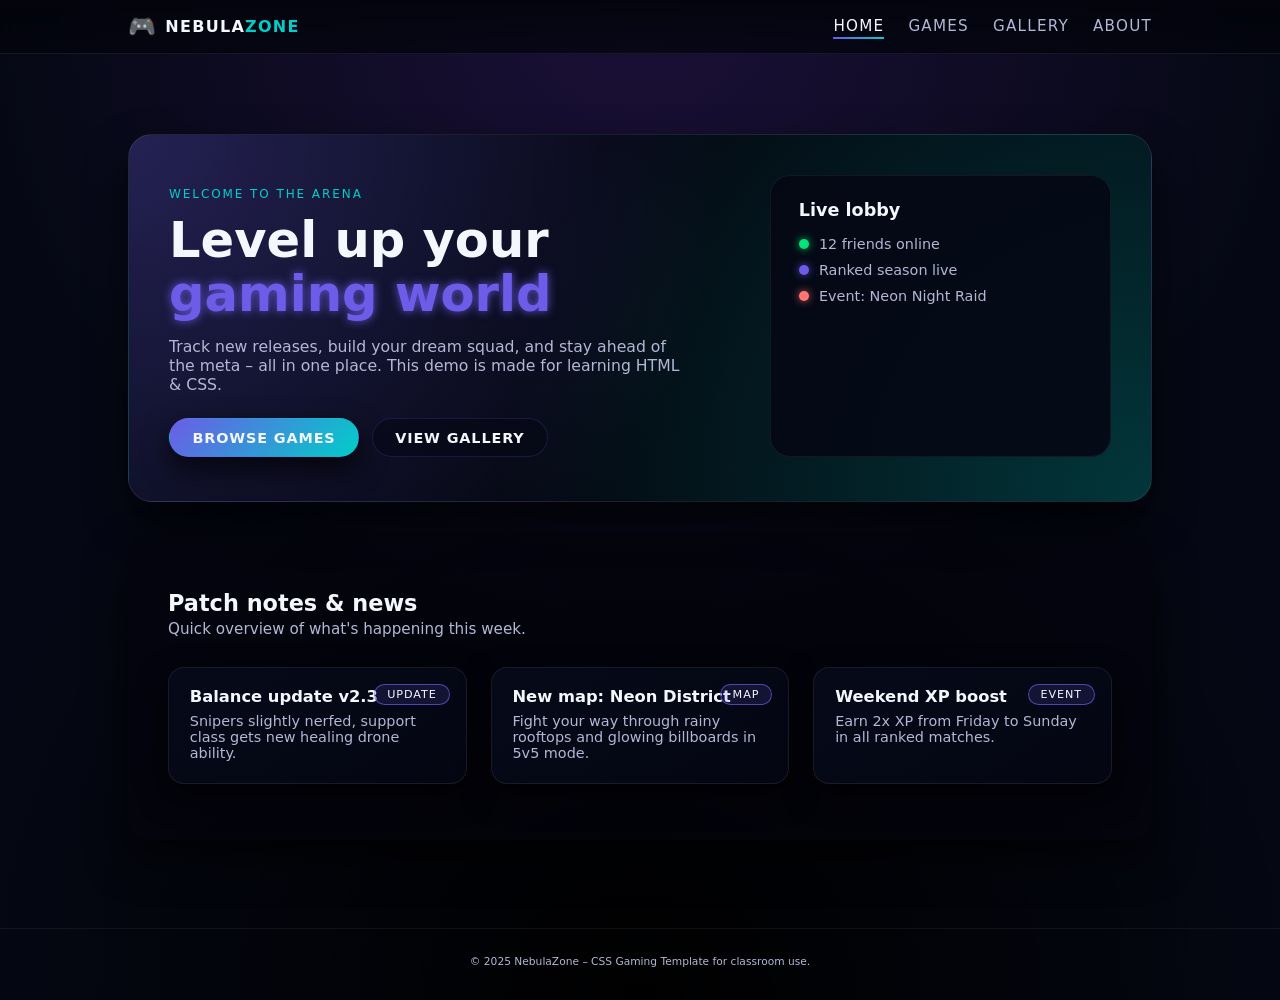
==== index.html @ 4ed1145b "Add files via upload" ====
<!DOCTYPE html>
<html lang="en">
<head>
  <meta charset="UTF-8" />
  <title>Nebula Gaming Hub – Home</title>
  <meta name="viewport" content="width=device-width, initial-scale=1.0" />
  <link rel="stylesheet" href="css/style.css" />
</head>
<body>
  <header class="site-header">
    <div class="logo">
      <span class="logo-icon">🎮</span>
      <span class="logo-text">Nebula<span>Zone</span></span>
    </div>
    <nav class="main-nav">
      <ul>
        <li><a href="index.html" class="active">Home</a></li>
        <li><a href="games.html">Games</a></li>
        <li><a href="gallery.html">Gallery</a></li>
        <li><a href="about.html">About</a></li>
      </ul>
    </nav>
  </header>

  <main class="page-main">
    <section class="hero">
      <div class="hero-content">
        <p class="hero-tagline">Welcome to the arena</p>
        <h1>Level up your <span>gaming world</span></h1>
        <p class="hero-text">
          Track new releases, build your dream squad, and stay ahead of the meta – all in one place.
          This demo is made for learning HTML &amp; CSS.
        </p>
        <div class="hero-actions">
          <a href="games.html" class="btn primary">Browse games</a>
          <a href="gallery.html" class="btn ghost">View gallery</a>
        </div>
      </div>
      <aside class="hero-panel">
        <h2>Live lobby</h2>
        <ul class="status-list">
          <li><span class="pill online"></span> 12 friends online</li>
          <li><span class="pill ranked"></span> Ranked season live</li>
          <li><span class="pill event"></span> Event: Neon Night Raid</li>
        </ul>
      </aside>
    </section>

    <section class="section section-alt">
      <header class="section-header">
        <h2>Patch notes &amp; news</h2>
        <p>Quick overview of what's happening this week.</p>
      </header>
      <div class="news-grid">
        <article class="news-card">
          <h3>Balance update v2.3</h3>
          <p>Snipers slightly nerfed, support class gets new healing drone ability.</p>
          <span class="tag">Update</span>
        </article>
        <article class="news-card">
          <h3>New map: Neon District</h3>
          <p>Fight your way through rainy rooftops and glowing billboards in 5v5 mode.</p>
          <span class="tag">Map</span>
        </article>
        <article class="news-card">
          <h3>Weekend XP boost</h3>
          <p>Earn 2x XP from Friday to Sunday in all ranked matches.</p>
          <span class="tag">Event</span>
        </article>
      </div>
    </section>
  </main>
  <footer class="site-footer">
    <small>&copy; 2025 NebulaZone – CSS Gaming Template for classroom use.</small>
  </footer>

</body>
</html>
---- css/style.css ----
/* External CSS for NebulaZone gaming template (multi-page) */
:root {
  --bg-color: #050814;
  --bg-alt: #070a1c;
  --panel-bg: rgba(10, 16, 40, 0.95);
  --accent: #6c5ce7;
  --accent-soft: rgba(108, 92, 231, 0.2);
  --accent-2: #00cec9;
  --danger: #ff7675;
  --text-main: #f5f7ff;
  --text-muted: #b3b7d4;
  --border-subtle: rgba(255, 255, 255, 0.08);
  --shadow-soft: 0 20px 40px rgba(0, 0, 0, 0.65);
  --radius-lg: 18px;
  --radius-pill: 999px;
}

*,
*::before,
*::after {
  box-sizing: border-box;
}

html {
  scroll-behavior: smooth;
}

body {
  margin: 0;
  font-family: system-ui, -apple-system, BlinkMacSystemFont, 'Segoe UI', Roboto, Arial, sans-serif;
  background:
    radial-gradient(circle at top, #1b1038 0, transparent 55%),
    radial-gradient(circle at bottom, #000000 0, transparent 60%),
    var(--bg-color);
  color: var(--text-main);
  min-height: 100vh;
}

a {
  color: inherit;
  text-decoration: none;
}

ul {
  list-style: none;
  margin: 0;
  padding: 0;
}

/* Layout */
.site-header {
  position: sticky;
  top: 0;
  z-index: 10;
  display: flex;
  align-items: center;
  justify-content: space-between;
  padding: 0.8rem 10vw;
  background: linear-gradient(to bottom, rgba(3, 4, 12, 0.95), rgba(3, 4, 12, 0.7));
  backdrop-filter: blur(16px);
  border-bottom: 1px solid var(--border-subtle);
}

.page-main {
  padding: 2.5rem 10vw 3rem;
}

.section {
  padding: 3.5rem 0;
}

.section-alt {
  background-color: rgba(3, 4, 12, 0.7);
  border-radius: var(--radius-lg);
  margin-top: 2rem;
  padding: 3.5rem 2.5rem;
  box-shadow: var(--shadow-soft);
}

.page-header-block {
  margin-bottom: 2rem;
}

.page-header-block h1 {
  margin: 0 0 0.5rem;
  font-size: 1.9rem;
}

.page-header-block p {
  margin: 0;
  color: var(--text-muted);
}

/* Logo + nav */
.logo {
  display: inline-flex;
  align-items: center;
  gap: 0.5rem;
  font-weight: 700;
  letter-spacing: 0.08em;
  text-transform: uppercase;
}

.logo-icon {
  font-size: 1.4rem;
}

.logo-text span {
  color: var(--accent-2);
}

.main-nav ul {
  display: flex;
  gap: 1.5rem;
  font-size: 0.95rem;
  text-transform: uppercase;
  letter-spacing: 0.08em;
}

.main-nav a {
  position: relative;
  padding-bottom: 0.25rem;
  color: var(--text-muted);
  transition: color 0.2s ease;
}

.main-nav a::after {
  content: "";
  position: absolute;
  left: 0;
  bottom: 0;
  width: 0;
  height: 2px;
  background: linear-gradient(90deg, var(--accent), var(--accent-2));
  transition: width 0.2s ease;
}

.main-nav a:hover,
.main-nav a.active {
  color: var(--text-main);
}

.main-nav a:hover::after,
.main-nav a.active::after {
  width: 100%;
}

/* Hero (home page) */
.hero {
  margin-top: 2.5rem;
  display: grid;
  grid-template-columns: minmax(0, 2fr) minmax(0, 1.2fr);
  gap: 2rem;
  padding: 2.5rem 2.5rem 2.75rem;
  border-radius: 24px;
  background:
    radial-gradient(circle at top left, rgba(108, 92, 231, 0.3), transparent 55%),
    radial-gradient(circle at bottom right, rgba(0, 206, 201, 0.25), transparent 60%),
    linear-gradient(135deg, #050814, #02040a);
  box-shadow: var(--shadow-soft);
  border: 1px solid rgba(255, 255, 255, 0.08);
}

.hero-content h1 {
  font-size: clamp(2.3rem, 4vw, 3.1rem);
  line-height: 1.1;
  margin: 0.2rem 0 0.75rem;
}

.hero-content h1 span {
  color: var(--accent);
  text-shadow: 0 0 10px rgba(108, 92, 231, 0.9);
}

.hero-tagline {
  text-transform: uppercase;
  letter-spacing: 0.16em;
  font-size: 0.75rem;
  color: var(--accent-2);
}

.hero-text {
  max-width: 32rem;
  color: var(--text-muted);
  font-size: 0.98rem;
}

.hero-actions {
  margin-top: 1.5rem;
  display: flex;
  flex-wrap: wrap;
  gap: 0.8rem;
}

/* Buttons */
.btn {
  display: inline-flex;
  align-items: center;
  justify-content: center;
  padding: 0.65rem 1.4rem;
  border-radius: var(--radius-pill);
  border: 1px solid transparent;
  font-size: 0.9rem;
  font-weight: 600;
  letter-spacing: 0.06em;
  text-transform: uppercase;
  cursor: pointer;
  transition: transform 0.16s ease, box-shadow 0.16s ease, background 0.16s ease, border-color 0.16s ease;
}

.btn.primary {
  background: linear-gradient(135deg, var(--accent), var(--accent-2));
  box-shadow: 0 12px 28px rgba(0, 0, 0, 0.7);
}

.btn.primary:hover {
  transform: translateY(-1px);
  box-shadow: 0 18px 36px rgba(0, 0, 0, 0.85);
}

.btn.ghost {
  background: rgba(5, 8, 20, 0.6);
  border-color: var(--accent-soft);
}

.btn.ghost:hover {
  background: rgba(5, 8, 20, 0.95);
}

.btn.small {
  padding: 0.5rem 1.1rem;
  font-size: 0.78rem;
}

/* Hero side panel */
.hero-panel {
  align-self: stretch;
  padding: 1.5rem 1.75rem;
  border-radius: 20px;
  background: rgba(5, 8, 20, 0.9);
  border: 1px solid rgba(255, 255, 255, 0.06);
  display: flex;
  flex-direction: column;
  gap: 1rem;
}

.hero-panel h2 {
  font-size: 1.1rem;
  margin: 0;
}

.status-list {
  display: flex;
  flex-direction: column;
  gap: 0.65rem;
  font-size: 0.9rem;
  color: var(--text-muted);
}

.pill {
  display: inline-block;
  width: 10px;
  height: 10px;
  border-radius: 50%;
  margin-right: 0.35rem;
}

.pill.online {
  background: #00e676;
  box-shadow: 0 0 8px rgba(0, 230, 118, 0.8);
}

.pill.ranked {
  background: var(--accent);
  box-shadow: 0 0 8px rgba(108, 92, 231, 0.8);
}

.pill.event {
  background: var(--danger);
  box-shadow: 0 0 8px rgba(255, 118, 117, 0.8);
}

/* Sections & cards */
.section-header {
  margin-bottom: 1.8rem;
}

.section-header h2 {
  margin: 0 0 0.25rem;
  font-size: 1.4rem;
}

.section-header p {
  margin: 0;
  color: var(--text-muted);
  font-size: 0.95rem;
}

/* News cards */
.news-grid {
  display: grid;
  grid-template-columns: repeat(auto-fit, minmax(220px, 1fr));
  gap: 1.5rem;
}

.news-card {
  position: relative;
  padding: 1.2rem 1.3rem 1.4rem;
  border-radius: 16px;
  background: linear-gradient(145deg, #060918, #040612);
  border: 1px solid var(--border-subtle);
  box-shadow: 0 12px 30px rgba(0, 0, 0, 0.65);
}

.news-card h3 {
  margin: 0 0 0.4rem;
  font-size: 1.02rem;
}

.news-card p {
  margin: 0;
  font-size: 0.9rem;
  color: var(--text-muted);
}

.tag {
  position: absolute;
  top: 1rem;
  right: 1rem;
  padding: 0.2rem 0.75rem;
  border-radius: var(--radius-pill);
  background: rgba(108, 92, 231, 0.15);
  border: 1px solid rgba(108, 92, 231, 0.7);
  font-size: 0.7rem;
  letter-spacing: 0.08em;
  text-transform: uppercase;
}

/* Game cards */
.game-grid {
  display: grid;
  grid-template-columns: repeat(auto-fit, minmax(240px, 1fr));
  gap: 1.8rem;
}

.game-card {
  padding: 1.4rem 1.5rem 1.5rem;
  border-radius: 18px;
  background:
    radial-gradient(circle at top left, rgba(108, 92, 231, 0.3), transparent 55%),
    radial-gradient(circle at bottom right, rgba(0, 206, 201, 0.25), transparent 60%),
    #050814;
  border: 1px solid rgba(255, 255, 255, 0.1);
  box-shadow: 0 16px 36px rgba(0, 0, 0, 0.8);
  display: flex;
  flex-direction: column;
  gap: 0.6rem;
}

.game-card header {
  display: flex;
  justify-content: space-between;
  align-items: center;
  gap: 0.75rem;
}

.game-title {
  margin: 0;
  font-size: 1.05rem;
}

.game-description {
  margin: 0;
  font-size: 0.9rem;
  color: var(--text-muted);
}

.game-meta {
  display: flex;
  justify-content: space-between;
  font-size: 0.82rem;
  color: var(--text-muted);
}

.badge {
  padding: 0.2rem 0.7rem;
  border-radius: var(--radius-pill);
  font-size: 0.72rem;
  text-transform: uppercase;
  letter-spacing: 0.08em;
  border: 1px solid transparent;
}

.badge-purple {
  background: rgba(108, 92, 231, 0.15);
  border-color: rgba(108, 92, 231, 0.7);
}

.badge-green {
  background: rgba(0, 206, 201, 0.15);
  border-color: rgba(0, 206, 201, 0.7);
}

.badge-red {
  background: rgba(255, 118, 117, 0.15);
  border-color: rgba(255, 118, 117, 0.7);
}

/* Simple table (games page) */
.table-wrapper {
  overflow-x: auto;
  border-radius: 14px;
  border: 1px solid var(--border-subtle);
  background: rgba(5, 8, 20, 0.9);
  box-shadow: var(--shadow-soft);
}

.game-table {
  width: 100%;
  border-collapse: collapse;
  font-size: 0.9rem;
}

.game-table thead {
  background: rgba(108, 92, 231, 0.12);
}

.game-table th,
.game-table td {
  padding: 0.8rem 1rem;
  text-align: left;
  border-bottom: 1px solid rgba(255, 255, 255, 0.06);
}

.game-table th {
  font-weight: 600;
}

.game-table tbody tr:hover {
  background: rgba(255, 255, 255, 0.02);
}

/* Gallery */
.gallery-grid {
  display: grid;
  grid-template-columns: repeat(auto-fit, minmax(220px, 1fr));
  gap: 1.5rem;
}

.gallery-card {
  border-radius: 18px;
  background: rgba(5, 8, 20, 0.9);
  border: 1px solid var(--border-subtle);
  box-shadow: var(--shadow-soft);
  overflow: hidden;
}

.gallery-card img {
  width: 100%;
  display: block;
}

.gallery-body {
  padding: 0.9rem 1rem 1.1rem;
}

.gallery-body h3 {
  margin: 0 0 0.25rem;
  font-size: 1rem;
}

.gallery-body p {
  margin: 0;
  color: var(--text-muted);
  font-size: 0.85rem;
}

/* About layout */
.about-layout {
  display: grid;
  grid-template-columns: repeat(auto-fit, minmax(230px, 1fr));
  gap: 1.5rem;
  align-items: flex-start;
}

.about-layout article,
.tip-box {
  padding: 1.2rem 1.3rem;
  border-radius: 16px;
  background: rgba(5, 8, 20, 0.9);
  border: 1px solid var(--border-subtle);
}

.about-layout h2,
.about-layout h3 {
  margin-top: 0;
  margin-bottom: 0.4rem;
  font-size: 1rem;
}

.about-layout p {
  margin: 0;
  font-size: 0.9rem;
  color: var(--text-muted);
}

.tip-box {
  border-color: rgba(108, 92, 231, 0.6);
  box-shadow: 0 0 25px rgba(108, 92, 231, 0.25);
}

/* Footer */
.site-footer {
  padding: 1.5rem 10vw 2rem;
  font-size: 0.8rem;
  color: var(--text-muted);
  text-align: center;
  border-top: 1px solid rgba(255, 255, 255, 0.05);
  margin-top: 2.5rem;
}

/* Responsive */
@media (max-width: 900px) {
  .hero {
    grid-template-columns: 1fr;
  }

  .hero-panel {
    order: -1;
  }

  .section-alt {
    padding-inline: 1.5rem;
  }
}

@media (max-width: 720px) {
  .site-header {
    padding-inline: 1.2rem;
    flex-wrap: wrap;
    gap: 0.75rem;
  }

  .page-main {
    padding-inline: 1.2rem;
  }

  .main-nav ul {
    gap: 1rem;
    font-size: 0.78rem;
  }

  .hero {
    padding-inline: 1.5rem;
  }
}
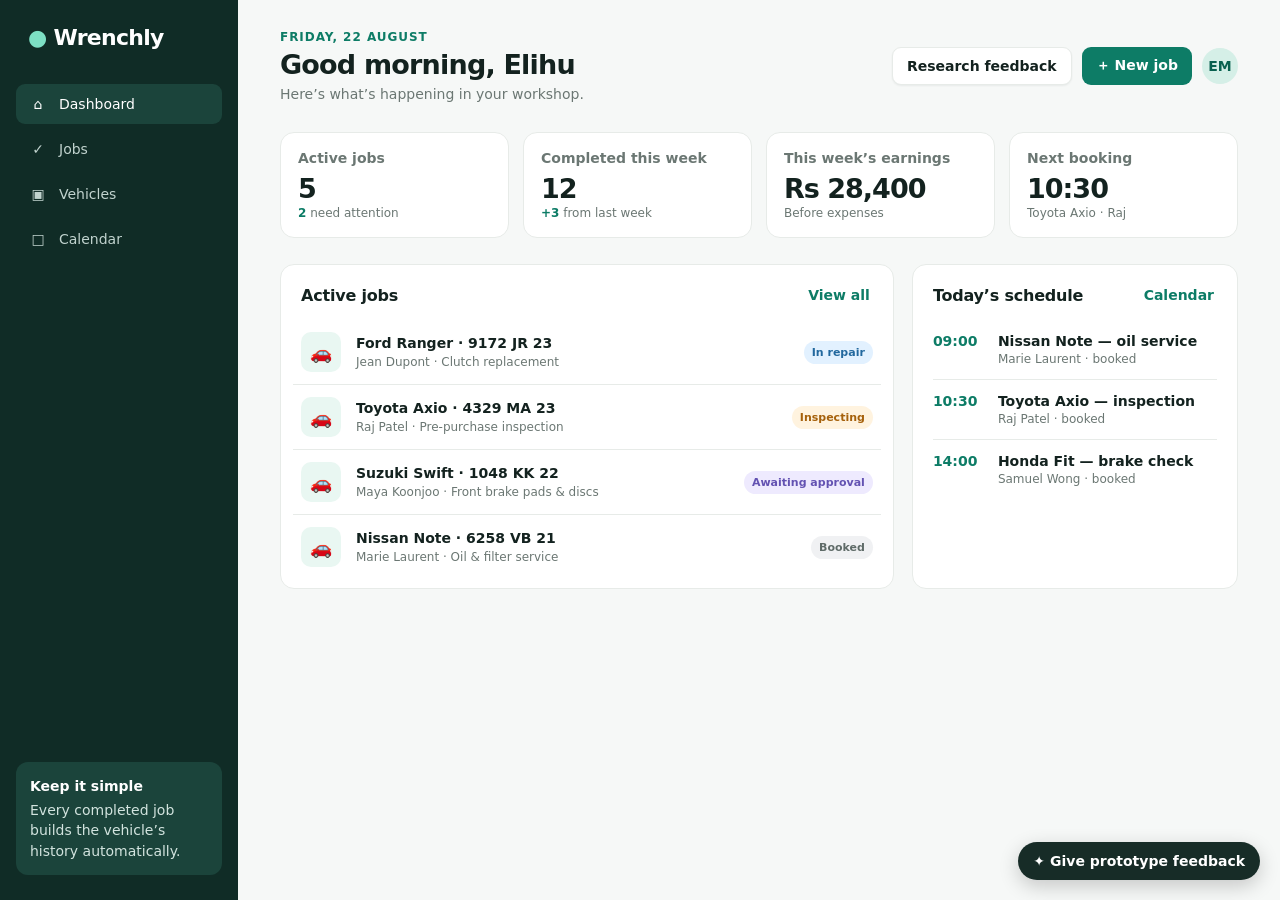
==== commit 99cb75fb: "Add files via upload" ====
--- a/index.html
+++ b/index.html
@@ -1,78 +1,67 @@
-<!DOCTYPE html>
+<!doctype html>
 <html lang="en">
 <head>
   <meta charset="UTF-8" />
-  <title>Nebula Gaming Hub – Home</title>
   <meta name="viewport" content="width=device-width, initial-scale=1.0" />
-  <link rel="stylesheet" href="css/style.css" />
+  <title>Wrenchly — mechanic job tracker prototype</title>
+  <style>
+    :root { --ink:#13221f; --muted:#6b7773; --line:#e7ebe8; --page:#f6f8f7; --surface:#fff; --brand:#0d7c66; --brand-dark:#08614f; --soft:#e9f7f2; --amber:#f4a340; --red:#d85b57; --blue:#4b7ae8; }
+    *{box-sizing:border-box} body{margin:0;background:var(--page);color:var(--ink);font-family:Inter,ui-sans-serif,system-ui,-apple-system,BlinkMacSystemFont,"Segoe UI",sans-serif;font-size:14px}
+    button,input,textarea,select{font:inherit} button{cursor:pointer}.app{display:flex;min-height:100vh}.sidebar{width:238px;background:#102c26;color:#dbe9e4;padding:25px 16px;position:fixed;height:100vh;display:flex;flex-direction:column}.brand{font-size:22px;font-weight:800;color:#fff;letter-spacing:-.7px;padding:0 12px 34px}.brand span{color:#7de0c4}.nav{display:grid;gap:5px}.nav button{color:#c1d3ce;background:transparent;border:0;text-align:left;border-radius:9px;padding:12px;display:flex;align-items:center;gap:11px}.nav button:hover,.nav button.active{background:#1b443b;color:#fff}.nav-icon{width:20px;text-align:center}.pro-tip{margin-top:auto;background:#1b443b;border-radius:12px;padding:14px;line-height:1.45;color:#d2e3de}.pro-tip strong{display:block;color:#fff;margin-bottom:4px}.main{margin-left:238px;flex:1;max-width:1450px;padding:30px 42px 48px}.topbar{display:flex;align-items:center;justify-content:space-between;gap:16px;margin-bottom:30px}.eyebrow{color:var(--brand);font-size:12px;font-weight:750;text-transform:uppercase;letter-spacing:.08em;margin:0 0 5px}.topbar h1{margin:0;font-size:27px;letter-spacing:-.8px}.date{color:var(--muted);margin:6px 0 0}.top-actions{display:flex;gap:10px;align-items:center}.btn{border:0;border-radius:9px;padding:10px 14px;font-weight:650;display:inline-flex;align-items:center;gap:8px}.btn-primary{background:var(--brand);color:#fff}.btn-primary:hover{background:var(--brand-dark)}.btn-light{background:var(--surface);box-shadow:0 1px 2px #15241d10;color:var(--ink);border:1px solid var(--line)}.avatar{width:36px;height:36px;border-radius:50%;background:#d5efe7;color:var(--brand-dark);font-weight:800;display:grid;place-items:center}.stats{display:grid;grid-template-columns:repeat(4,1fr);gap:14px;margin-bottom:26px}.stat{background:var(--surface);border:1px solid var(--line);border-radius:14px;padding:17px}.stat .label{color:var(--muted);font-weight:550}.stat .value{font-size:27px;font-weight:780;letter-spacing:-1px;margin:7px 0 2px}.stat .hint{font-size:12px;color:var(--muted)}.hint b{color:var(--brand)}.grid{display:grid;grid-template-columns:minmax(0,1.6fr) minmax(280px,.85fr);gap:18px}.panel{background:var(--surface);border:1px solid var(--line);border-radius:14px}.panel-head{display:flex;align-items:center;justify-content:space-between;padding:19px 20px 14px}.panel-head h2{font-size:16px;margin:0;letter-spacing:-.2px}.link-btn{background:transparent;border:0;color:var(--brand);font-weight:700;padding:3px}.jobs{padding:0 12px 9px}.job{display:grid;grid-template-columns:43px 1fr auto;gap:12px;align-items:center;padding:12px 8px;border-top:1px solid var(--line);cursor:pointer}.job:first-child{border-top:0}.job:hover{background:#f8fbfa;border-radius:10px}.vehicle-icon{width:40px;height:40px;border-radius:10px;background:var(--soft);display:grid;place-items:center;font-size:18px}.job-title{font-weight:750}.job-meta{font-size:12px;color:var(--muted);margin-top:4px}.status{font-size:11px;font-weight:750;padding:5px 8px;border-radius:99px;white-space:nowrap}.status.booked{background:#f0f1f3;color:#5f6b68}.status.inspecting{background:#fff3df;color:#a6610b}.status.approval{background:#eeeafe;color:#6352b2}.status.repair{background:#e2f1ff;color:#22689e}.status.done{background:#e6f7f0;color:#16805d}.today{padding:0 20px 18px}.time-row{display:grid;grid-template-columns:55px 1fr;gap:10px;padding:13px 0;border-top:1px solid var(--line)}.time-row:first-child{border-top:0}.time{font-weight:750;color:var(--brand)}.time-row strong{display:block}.time-row span{font-size:12px;color:var(--muted);display:block;margin-top:3px}.empty{padding:30px;color:var(--muted);text-align:center}.view{display:none}.view.active{display:block}.toolbar{display:flex;gap:10px;margin-bottom:18px;align-items:center;justify-content:space-between}.search{width:280px;max-width:55vw;border:1px solid var(--line);padding:10px 12px;border-radius:9px;background:var(--surface);outline-color:var(--brand)}.table-wrap{overflow:auto}.table{width:100%;border-collapse:collapse;background:var(--surface);border:1px solid var(--line);border-radius:14px;overflow:hidden}.table th{text-align:left;color:var(--muted);font-size:12px;font-weight:650;background:#fafbfa}.table th,.table td{padding:14px 16px;border-bottom:1px solid var(--line)}.table tr:last-child td{border-bottom:0}.table tbody tr{cursor:pointer}.table tbody tr:hover{background:#f9fcfb}.vehicle-cell{font-weight:750}.sub{display:block;color:var(--muted);font-size:12px;margin-top:3px;font-weight:400}.calendar{background:var(--surface);border:1px solid var(--line);border-radius:14px;padding:18px}.calendar-title{display:flex;justify-content:space-between;align-items:center;margin-bottom:17px}.week{display:grid;grid-template-columns:58px repeat(5,1fr);border-top:1px solid var(--line);border-left:1px solid var(--line)}.week>div{min-height:90px;border-right:1px solid var(--line);border-bottom:1px solid var(--line);padding:8px}.week .head{min-height:auto;background:#fafbfa;color:var(--muted);font-weight:700;font-size:12px}.week .hour{color:var(--muted);font-size:12px}.appt{border-radius:7px;padding:6px;font-size:11px;background:#e4f7f1;color:#126550;margin-top:5px;font-weight:650}.appt.blue{background:#e5efff;color:#3862ad}.modal{position:fixed;inset:0;background:#0d201a77;display:none;align-items:center;justify-content:center;padding:20px;z-index:10}.modal.open{display:flex}.modal-box{background:#fff;width:min(570px,100%);max-height:92vh;overflow:auto;border-radius:16px;padding:24px;box-shadow:0 20px 60px #001c1433}.modal-box h2{margin:0 0 3px;font-size:21px}.modal-box p{color:var(--muted);margin:5px 0 20px}.form-grid{display:grid;grid-template-columns:1fr 1fr;gap:13px}.field{display:grid;gap:6px}.field.full{grid-column:1/-1}.field label{font-weight:650;font-size:12px}.field input,.field textarea,.field select{border:1px solid #dce3df;border-radius:8px;padding:10px;outline-color:var(--brand);background:#fff}.field textarea{min-height:88px;resize:vertical}.modal-actions{display:flex;justify-content:flex-end;gap:9px;margin-top:20px}.detail-back{border:0;background:transparent;color:var(--brand);font-weight:700;padding:0;margin-bottom:16px}.detail-head{display:flex;justify-content:space-between;gap:15px;align-items:flex-start;margin-bottom:20px}.detail-head h2{font-size:26px;margin:0;letter-spacing:-.7px}.detail-meta{color:var(--muted);margin:6px 0}.progress-line{background:var(--surface);border:1px solid var(--line);padding:18px;border-radius:13px;display:grid;grid-template-columns:repeat(5,1fr);gap:7px;margin-bottom:18px}.stage{text-align:center;font-size:11px;color:var(--muted);position:relative}.stage:before{content:"";display:block;margin:0 auto 7px;width:10px;height:10px;border-radius:50%;background:#d9e0dd}.stage.active,.stage.complete{color:var(--brand);font-weight:750}.stage.active:before,.stage.complete:before{background:var(--brand)}.detail-grid{display:grid;grid-template-columns:1.25fr .75fr;gap:18px}.detail-panel{padding:20px}.detail-panel h3{font-size:15px;margin:0 0 14px}.note{padding:12px;background:#f7faf8;border-radius:9px;line-height:1.5}.line-item{display:flex;justify-content:space-between;border-top:1px solid var(--line);padding:11px 0}.line-item small{display:block;color:var(--muted);margin-top:2px}.total{font-size:18px;font-weight:800}.feedback{position:fixed;right:20px;bottom:20px;background:#172c27;color:#fff;border:0;border-radius:99px;padding:11px 15px;box-shadow:0 6px 20px #0003;font-weight:700}
+    @media(max-width:820px){.sidebar{width:68px;padding:18px 10px}.brand{font-size:0;padding:5px 7px 28px}.brand span{font-size:23px}.nav button{justify-content:center;padding:13px}.nav button .nav-label,.pro-tip{display:none}.main{margin-left:68px;padding:23px 20px}.stats{grid-template-columns:repeat(2,1fr)}.grid,.detail-grid{grid-template-columns:1fr}.topbar{align-items:flex-start}.top-actions .btn-light{display:none}}
+    @media(max-width:530px){.main{padding:18px 14px 38px}.topbar h1{font-size:23px}.date{font-size:12px}.top-actions .avatar{display:none}.top-actions .btn{padding:10px}.stats{gap:9px;margin-bottom:18px}.stat{padding:14px}.stat .value{font-size:22px}.grid{gap:12px}.form-grid{grid-template-columns:1fr}.field.full{grid-column:auto}.detail-head{display:block}.detail-head .btn{margin-top:12px}.progress-line{padding:12px 6px}.stage{font-size:9px}.week{grid-template-columns:40px repeat(5,95px);overflow:auto}.calendar{overflow:auto}.toolbar{align-items:stretch;flex-direction:column}.search{width:100%;max-width:none}.job{grid-template-columns:37px 1fr}.job .status{grid-column:2;justify-self:start}.feedback{right:12px;bottom:12px}}
+  </style>
 </head>
 <body>
-  <header class="site-header">
-    <div class="logo">
-      <span class="logo-icon">🎮</span>
-      <span class="logo-text">Nebula<span>Zone</span></span>
-    </div>
-    <nav class="main-nav">
-      <ul>
-        <li><a href="index.html" class="active">Home</a></li>
-        <li><a href="games.html">Games</a></li>
-        <li><a href="gallery.html">Gallery</a></li>
-        <li><a href="about.html">About</a></li>
-      </ul>
-    </nav>
-  </header>
-
-  <main class="page-main">
-    <section class="hero">
-      <div class="hero-content">
-        <p class="hero-tagline">Welcome to the arena</p>
-        <h1>Level up your <span>gaming world</span></h1>
-        <p class="hero-text">
-          Track new releases, build your dream squad, and stay ahead of the meta – all in one place.
-          This demo is made for learning HTML &amp; CSS.
-        </p>
-        <div class="hero-actions">
-          <a href="games.html" class="btn primary">Browse games</a>
-          <a href="gallery.html" class="btn ghost">View gallery</a>
-        </div>
-      </div>
-      <aside class="hero-panel">
-        <h2>Live lobby</h2>
-        <ul class="status-list">
-          <li><span class="pill online"></span> 12 friends online</li>
-          <li><span class="pill ranked"></span> Ranked season live</li>
-          <li><span class="pill event"></span> Event: Neon Night Raid</li>
-        </ul>
-      </aside>
-    </section>
-
-    <section class="section section-alt">
-      <header class="section-header">
-        <h2>Patch notes &amp; news</h2>
-        <p>Quick overview of what's happening this week.</p>
-      </header>
-      <div class="news-grid">
-        <article class="news-card">
-          <h3>Balance update v2.3</h3>
-          <p>Snipers slightly nerfed, support class gets new healing drone ability.</p>
-          <span class="tag">Update</span>
-        </article>
-        <article class="news-card">
-          <h3>New map: Neon District</h3>
-          <p>Fight your way through rainy rooftops and glowing billboards in 5v5 mode.</p>
-          <span class="tag">Map</span>
-        </article>
-        <article class="news-card">
-          <h3>Weekend XP boost</h3>
-          <p>Earn 2x XP from Friday to Sunday in all ranked matches.</p>
-          <span class="tag">Event</span>
-        </article>
-      </div>
-    </section>
-  </main>
-  <footer class="site-footer">
-    <small>&copy; 2025 NebulaZone – CSS Gaming Template for classroom use.</small>
-  </footer>
-
+  <div class="app">
+    <aside class="sidebar">
+      <div class="brand"><span>●</span> Wrenchly</div>
+      <nav class="nav">
+        <button class="active" data-view="dashboard"><span class="nav-icon">⌂</span><span class="nav-label">Dashboard</span></button>
+        <button data-view="jobs"><span class="nav-icon">✓</span><span class="nav-label">Jobs</span></button>
+        <button data-view="vehicles"><span class="nav-icon">▣</span><span class="nav-label">Vehicles</span></button>
+        <button data-view="calendar"><span class="nav-icon">□</span><span class="nav-label">Calendar</span></button>
+      </nav>
+      <div class="pro-tip"><strong>Keep it simple</strong>Every completed job builds the vehicle’s history automatically.</div>
+    </aside>
+    <main class="main">
+      <section id="dashboard" class="view active">
+        <header class="topbar"><div><p class="eyebrow">Friday, 22 August</p><h1>Good morning, Elihu</h1><p class="date">Here’s what’s happening in your workshop.</p></div><div class="top-actions"><button class="btn btn-light" onclick="showFeedback()">Research feedback</button><button class="btn btn-primary" onclick="openJobModal()">＋ New job</button><div class="avatar">EM</div></div></header>
+        <div class="stats"><div class="stat"><div class="label">Active jobs</div><div class="value" id="activeCount">4</div><div class="hint"><b>2</b> need attention</div></div><div class="stat"><div class="label">Completed this week</div><div class="value">12</div><div class="hint"><b>+3</b> from last week</div></div><div class="stat"><div class="label">This week’s earnings</div><div class="value">Rs 28,400</div><div class="hint">Before expenses</div></div><div class="stat"><div class="label">Next booking</div><div class="value">10:30</div><div class="hint">Toyota Axio · Raj</div></div></div>
+        <div class="grid"><section class="panel"><div class="panel-head"><h2>Active jobs</h2><button class="link-btn" onclick="go('jobs')">View all</button></div><div class="jobs" id="dashboardJobs"></div></section><section class="panel"><div class="panel-head"><h2>Today’s schedule</h2><button class="link-btn" onclick="go('calendar')">Calendar</button></div><div class="today"><div class="time-row"><div class="time">09:00</div><div><strong>Nissan Note — oil service</strong><span>Marie Laurent · booked</span></div></div><div class="time-row"><div class="time">10:30</div><div><strong>Toyota Axio — inspection</strong><span>Raj Patel · booked</span></div></div><div class="time-row"><div class="time">14:00</div><div><strong>Honda Fit — brake check</strong><span>Samuel Wong · booked</span></div></div></div></section></div>
+      </section>
+      <section id="jobs" class="view"><header class="topbar"><div><p class="eyebrow">Workshop</p><h1>Jobs</h1><p class="date">A clear view of every job, from booking to collection.</p></div><button class="btn btn-primary" onclick="openJobModal()">＋ New job</button></header><div class="toolbar"><input id="jobSearch" class="search" placeholder="Search a customer, vehicle or registration" oninput="renderJobs()"><span class="date" id="jobSummary"></span></div><div class="table-wrap"><table class="table"><thead><tr><th>Vehicle & customer</th><th>Job</th><th>Status</th><th>Updated</th></tr></thead><tbody id="jobsTable"></tbody></table></div></section>
+      <section id="vehicles" class="view"><header class="topbar"><div><p class="eyebrow">Your records</p><h1>Vehicles</h1><p class="date">Every vehicle has one straightforward, searchable history.</p></div><button class="btn btn-primary" onclick="openJobModal()">＋ Add a job</button></header><div class="toolbar"><input id="vehicleSearch" class="search" placeholder="Search registration, owner or vehicle" oninput="renderVehicles()"><span class="date">6 vehicles saved</span></div><div class="table-wrap"><table class="table"><thead><tr><th>Vehicle</th><th>Owner</th><th>Last job</th><th>History</th></tr></thead><tbody id="vehiclesTable"></tbody></table></div></section>
+      <section id="calendar" class="view"><header class="topbar"><div><p class="eyebrow">Week of 18–22 August</p><h1>Calendar</h1><p class="date">Bookings stay visible without getting in the way of work.</p></div><button class="btn btn-primary" onclick="openJobModal()">＋ New booking</button></header><div class="calendar"><div class="calendar-title"><strong>This week</strong><span class="date">3 bookings today</span></div><div class="week"><div class="head"></div><div class="head">Mon 18</div><div class="head">Tue 19</div><div class="head">Wed 20</div><div class="head">Thu 21</div><div class="head">Fri 22</div><div class="hour">09:00</div><div></div><div class="appt">Toyota Vitz<br>Oil service</div><div></div><div></div><div class="appt">Nissan Note<br>Oil service</div><div class="hour">10:30</div><div></div><div></div><div class="appt blue">Ford Ranger<br>Awaiting parts</div><div></div><div class="appt blue">Toyota Axio<br>Inspection</div><div class="hour">14:00</div><div class="appt">Honda Fit<br>Brake check</div><div></div><div></div><div class="appt">Suzuki Swift<br>Collection</div><div class="appt">Honda Fit<br>Brake check</div></div></div></section>
+      <section id="detail" class="view"><button class="detail-back" onclick="go('jobs')">← Back to jobs</button><div id="detailContent"></div></section>
+    </main>
+  </div>
+  <button class="feedback" onclick="showFeedback()">✦ Give prototype feedback</button>
+  <div class="modal" id="jobModal"><div class="modal-box"><h2>Start a new job</h2><p>Only capture what you need now. Details can be added later.</p><form onsubmit="createJob(event)"><div class="form-grid"><div class="field"><label>Customer name</label><input required id="customer" placeholder="e.g. Aisha Begum"></div><div class="field"><label>Phone number</label><input id="phone" placeholder="Optional"></div><div class="field"><label>Registration</label><input required id="registration" placeholder="e.g. 8321 JA 23"></div><div class="field"><label>Vehicle</label><input required id="vehicle" placeholder="e.g. Toyota Vitz"></div><div class="field full"><label>What needs doing?</label><textarea required id="jobTitle" placeholder="e.g. Oil and filter service"></textarea></div><div class="field"><label>Status</label><select id="newStatus"><option value="booked">Booked</option><option value="inspecting">Inspecting</option><option value="repair">In repair</option></select></div><div class="field"><label>Booking time</label><input id="booking" type="datetime-local"></div></div><div class="modal-actions"><button type="button" class="btn btn-light" onclick="closeModal('jobModal')">Cancel</button><button class="btn btn-primary">Create job</button></div></form></div></div>
+  <div class="modal" id="feedbackModal"><div class="modal-box"><h2>Prototype feedback</h2><p>For research only — this form does not send data anywhere in this prototype.</p><form onsubmit="submitFeedback(event)"><div class="field"><label>What felt useful or unclear?</label><textarea required placeholder="Tell us what you would change..."></textarea></div><div class="field" style="margin-top:13px"><label>Would you use this in your daily work?</label><select><option>Yes, definitely</option><option>Maybe, with changes</option><option>No</option></select></div><div class="modal-actions"><button type="button" class="btn btn-light" onclick="closeModal('feedbackModal')">Cancel</button><button class="btn btn-primary">Save feedback</button></div></form></div></div>
+  <script>
+    const jobs=[
+      {id:1,reg:'9172 JR 23',vehicle:'Ford Ranger',customer:'Jean Dupont',phone:'5254 9231',title:'Clutch replacement',status:'repair',updated:'20 min ago',notes:'Clutch kit received. Finish fitting and road test before 16:00.',parts:[['Clutch kit','Rs 7,500'],['Gearbox oil','Rs 1,200']],labour:'Rs 3,800',date:'22 Aug'},
+      {id:2,reg:'4329 MA 23',vehicle:'Toyota Axio',customer:'Raj Patel',phone:'5788 1440',title:'Pre-purchase inspection',status:'inspecting',updated:'45 min ago',notes:'Customer is waiting for the inspection summary before deciding on purchase.',parts:[],labour:'Rs 1,500',date:'22 Aug'},
+      {id:3,reg:'1048 KK 22',vehicle:'Suzuki Swift',customer:'Maya Koonjoo',phone:'5941 8860',title:'Front brake pads & discs',status:'approval',updated:'Yesterday',notes:'Estimate shared. Waiting for customer approval to order parts.',parts:[['Brake pads','Rs 2,400'],['Brake discs ×2','Rs 4,600']],labour:'Rs 1,200',date:'21 Aug'},
+      {id:4,reg:'6258 VB 21',vehicle:'Nissan Note',customer:'Marie Laurent',phone:'5250 2975',title:'Oil & filter service',status:'booked',updated:'Yesterday',notes:'Customer requested synthetic 5W-30 oil. Mileage to be recorded on arrival.',parts:[['Engine oil','Rs 1,900'],['Oil filter','Rs 450']],labour:'Rs 700',date:'22 Aug'},
+      {id:5,reg:'8023 AK 24',vehicle:'Honda Fit',customer:'Samuel Wong',phone:'5790 4338',title:'Brake noise diagnosis',status:'booked',updated:'2 days ago',notes:'Noise reported when braking from 60 km/h.',parts:[],labour:'',date:'22 Aug'},
+      {id:6,reg:'3019 LA 19',vehicle:'Toyota Vitz',customer:'Aisha Begum',phone:'5944 1234',title:'Oil & filter service',status:'done',updated:'18 Aug',notes:'Completed. Next service due in 10,000 km.',parts:[['Engine oil','Rs 1,800'],['Oil filter','Rs 400']],labour:'Rs 600',date:'18 Aug'}
+    ];
+    const statusText={booked:'Booked',inspecting:'Inspecting',approval:'Awaiting approval',repair:'In repair',done:'Completed'};
+    function status(s){return `<span class="status ${s}">${statusText[s]}</span>`}
+    function go(id){document.querySelectorAll('.view').forEach(v=>v.classList.remove('active'));document.querySelectorAll('.nav button').forEach(b=>b.classList.toggle('active',b.dataset.view===id));document.getElementById(id).classList.add('active');if(id==='jobs')renderJobs();if(id==='vehicles')renderVehicles();window.scrollTo(0,0)}
+    document.querySelectorAll('.nav button').forEach(b=>b.onclick=()=>go(b.dataset.view));
+    function renderDashboard(){const active=jobs.filter(j=>j.status!=='done');document.getElementById('activeCount').textContent=active.length;document.getElementById('dashboardJobs').innerHTML=active.slice(0,4).map(j=>`<div class="job" onclick="openDetail(${j.id})"><div class="vehicle-icon">🚗</div><div><div class="job-title">${j.vehicle} · ${j.reg}</div><div class="job-meta">${j.customer} · ${j.title}</div></div>${status(j.status)}</div>`).join('')}
+    function renderJobs(){const q=(document.getElementById('jobSearch')?.value||'').toLowerCase();const list=jobs.filter(j=>Object.values(j).join(' ').toLowerCase().includes(q));document.getElementById('jobSummary').textContent=`${list.length} job${list.length===1?'':'s'}`;document.getElementById('jobsTable').innerHTML=list.map(j=>`<tr onclick="openDetail(${j.id})"><td class="vehicle-cell">${j.vehicle} <span class="sub">${j.reg} · ${j.customer}</span></td><td>${j.title}</td><td>${status(j.status)}</td><td class="date">${j.updated}</td></tr>`).join('')||'<tr><td colspan="4" class="empty">No jobs match that search.</td></tr>'}
+    function renderVehicles(){const q=(document.getElementById('vehicleSearch')?.value||'').toLowerCase();const unique=[];jobs.forEach(j=>{if(!unique.find(x=>x.reg===j.reg))unique.push(j)});const list=unique.filter(j=>`${j.vehicle} ${j.customer} ${j.reg}`.toLowerCase().includes(q));document.getElementById('vehiclesTable').innerHTML=list.map(j=>{const count=jobs.filter(x=>x.reg===j.reg).length;return `<tr onclick="openDetail(${j.id})"><td class="vehicle-cell">${j.vehicle}<span class="sub">${j.reg}</span></td><td>${j.customer}<span class="sub">${j.phone}</span></td><td>${j.title}<span class="sub">${j.date}</span></td><td>${count} job${count===1?'':'s'}</td></tr>`}).join('')||'<tr><td colspan="4" class="empty">No vehicles match that search.</td></tr>'}
+    function openDetail(id){const j=jobs.find(x=>x.id===id);const stages=['Booked','Inspecting','Approval','Repair','Completed'];const ix=['booked','inspecting','approval','repair','done'].indexOf(j.status);const parts=j.parts.map(p=>`<div class="line-item"><span>${p[0]}<small>Part</small></span><strong>${p[1]}</strong></div>`).join('')||'<div class="note">No parts added yet.</div>';document.getElementById('detailContent').innerHTML=`<div class="detail-head"><div><h2>${j.vehicle} · ${j.reg}</h2><p class="detail-meta">${j.customer} · ${j.phone} &nbsp;·&nbsp; Job #${String(j.id).padStart(4,'0')}</p>${status(j.status)}</div><button class="btn btn-primary" onclick="advanceJob(${j.id})">${j.status==='done'?'Completed':'Move to next step →'}</button></div><div class="progress-line">${stages.map((s,i)=>`<div class="stage ${i<ix?'complete':i===ix?'active':''}">${s}</div>`).join('')}</div><div class="detail-grid"><section class="panel detail-panel"><h3>Job details</h3><div class="line-item"><span>Requested work</span><strong>${j.title}</strong></div><div class="line-item"><span>Customer notes</span><span>${j.notes}</span></div><h3 style="margin-top:25px">Parts & labour</h3>${parts}<div class="line-item"><span>Labour</span><strong>${j.labour||'—'}</strong></div></section><section class="panel detail-panel"><h3>Quick actions</h3><button class="btn btn-light" style="width:100%;justify-content:center;margin-bottom:9px" onclick="alert('In the full product this opens the camera to add job photos.')">▣ Add photos</button><button class="btn btn-light" style="width:100%;justify-content:center;margin-bottom:9px" onclick="alert('In the full product this shares a simple update with the customer.')">↗ Send customer update</button><button class="btn btn-light" style="width:100%;justify-content:center" onclick="alert('A completed job can be turned into a simple invoice here.')">▤ Create invoice</button><h3 style="margin-top:25px">Job total</h3><div class="total">${total(j)}</div><p class="date">Parts + labour</p></section></div>`;go('detail')}
+    function total(j){let n=0;[...j.parts.map(p=>p[1]),j.labour].forEach(x=>{n+=Number((x||'').replace(/[^0-9]/g,''))||0});return n?`Rs ${n.toLocaleString()}`:'Add costs'}
+    function advanceJob(id){const j=jobs.find(x=>x.id===id);const flow=['booked','inspecting','approval','repair','done'];if(j.status==='done')return;j.status=flow[flow.indexOf(j.status)+1];j.updated='Just now';renderDashboard();openDetail(id)}
+    function openJobModal(){document.getElementById('jobModal').classList.add('open')};function closeModal(id){document.getElementById(id).classList.remove('open')};function showFeedback(){document.getElementById('feedbackModal').classList.add('open')}
+    function createJob(e){e.preventDefault();const j={id:Date.now(),customer:customer.value,phone:phone.value||'No phone',reg:registration.value.toUpperCase(),vehicle:vehicle.value,title:jobTitle.value,status:newStatus.value,updated:'Just now',notes:'No notes added yet.',parts:[],labour:'',date:'New'};jobs.unshift(j);closeModal('jobModal');renderDashboard();go('jobs');renderJobs()}
+    function submitFeedback(e){e.preventDefault();closeModal('feedbackModal');alert('Thanks — your feedback has been recorded for this demo session.');e.target.reset()}
+    document.querySelectorAll('.modal').forEach(m=>m.addEventListener('click',e=>{if(e.target===m)closeModal(m.id)}));renderDashboard();renderJobs();renderVehicles();
+  </script>
 </body>
 </html>
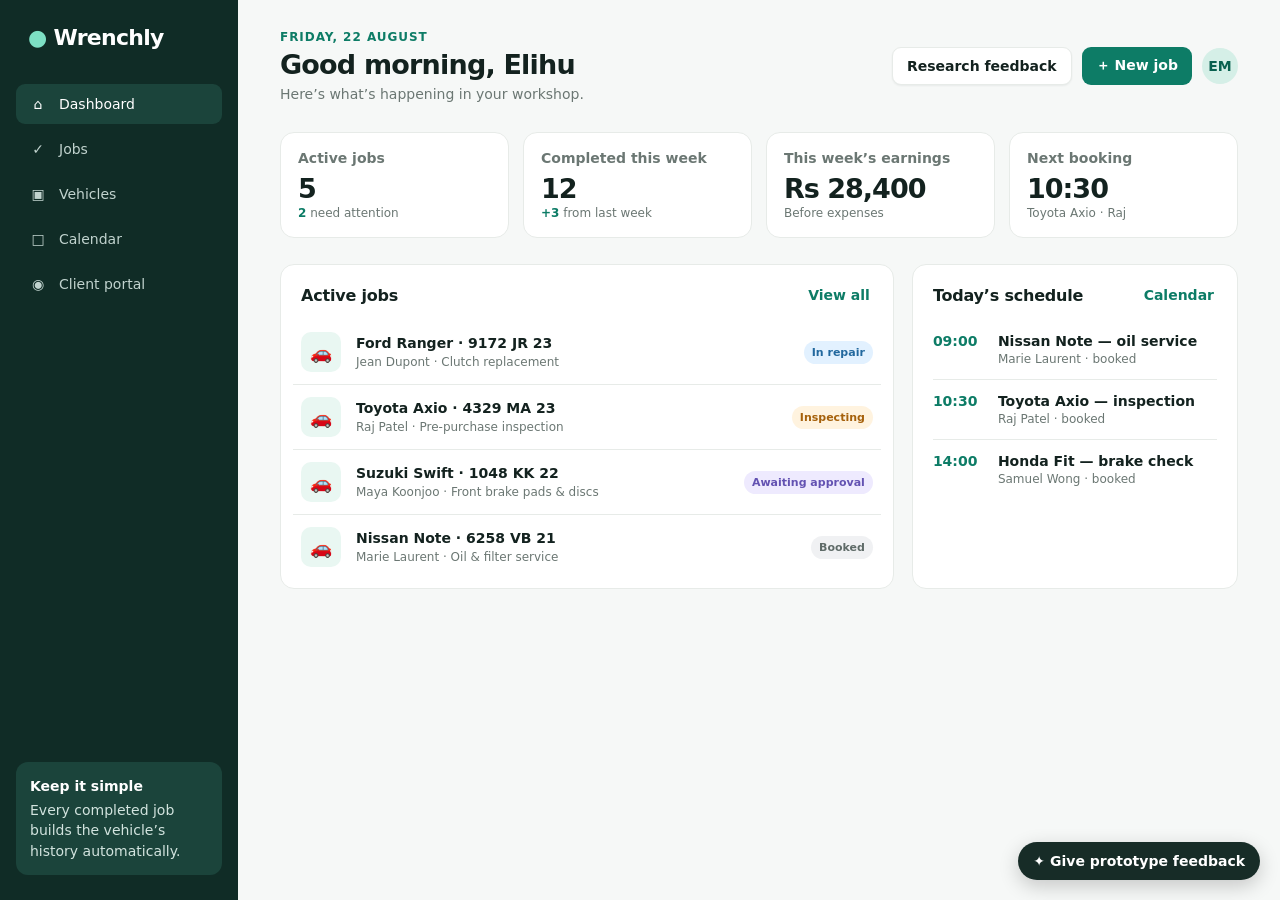
==== commit d376d6a1: "Add files via upload" ====
--- a/index.html
+++ b/index.html
@@ -21,6 +21,7 @@
         <button data-view="jobs"><span class="nav-icon">✓</span><span class="nav-label">Jobs</span></button>
         <button data-view="vehicles"><span class="nav-icon">▣</span><span class="nav-label">Vehicles</span></button>
         <button data-view="calendar"><span class="nav-icon">□</span><span class="nav-label">Calendar</span></button>
+        <button data-view="client"><span class="nav-icon">◉</span><span class="nav-label">Client portal</span></button>
       </nav>
       <div class="pro-tip"><strong>Keep it simple</strong>Every completed job builds the vehicle’s history automatically.</div>
     </aside>
@@ -33,12 +34,14 @@
       <section id="jobs" class="view"><header class="topbar"><div><p class="eyebrow">Workshop</p><h1>Jobs</h1><p class="date">A clear view of every job, from booking to collection.</p></div><button class="btn btn-primary" onclick="openJobModal()">＋ New job</button></header><div class="toolbar"><input id="jobSearch" class="search" placeholder="Search a customer, vehicle or registration" oninput="renderJobs()"><span class="date" id="jobSummary"></span></div><div class="table-wrap"><table class="table"><thead><tr><th>Vehicle & customer</th><th>Job</th><th>Status</th><th>Updated</th></tr></thead><tbody id="jobsTable"></tbody></table></div></section>
       <section id="vehicles" class="view"><header class="topbar"><div><p class="eyebrow">Your records</p><h1>Vehicles</h1><p class="date">Every vehicle has one straightforward, searchable history.</p></div><button class="btn btn-primary" onclick="openJobModal()">＋ Add a job</button></header><div class="toolbar"><input id="vehicleSearch" class="search" placeholder="Search registration, owner or vehicle" oninput="renderVehicles()"><span class="date">6 vehicles saved</span></div><div class="table-wrap"><table class="table"><thead><tr><th>Vehicle</th><th>Owner</th><th>Last job</th><th>History</th></tr></thead><tbody id="vehiclesTable"></tbody></table></div></section>
       <section id="calendar" class="view"><header class="topbar"><div><p class="eyebrow">Week of 18–22 August</p><h1>Calendar</h1><p class="date">Bookings stay visible without getting in the way of work.</p></div><button class="btn btn-primary" onclick="openJobModal()">＋ New booking</button></header><div class="calendar"><div class="calendar-title"><strong>This week</strong><span class="date">3 bookings today</span></div><div class="week"><div class="head"></div><div class="head">Mon 18</div><div class="head">Tue 19</div><div class="head">Wed 20</div><div class="head">Thu 21</div><div class="head">Fri 22</div><div class="hour">09:00</div><div></div><div class="appt">Toyota Vitz<br>Oil service</div><div></div><div></div><div class="appt">Nissan Note<br>Oil service</div><div class="hour">10:30</div><div></div><div></div><div class="appt blue">Ford Ranger<br>Awaiting parts</div><div></div><div class="appt blue">Toyota Axio<br>Inspection</div><div class="hour">14:00</div><div class="appt">Honda Fit<br>Brake check</div><div></div><div></div><div class="appt">Suzuki Swift<br>Collection</div><div class="appt">Honda Fit<br>Brake check</div></div></div></section>
+      <section id="client" class="view"><header class="topbar"><div><p class="eyebrow">Client experience preview</p><h1>Your vehicle service</h1><p class="date">This is the simple view a customer receives through a secure link.</p></div><button class="btn btn-light" onclick="go('dashboard')">← Mechanic dashboard</button></header><div class="grid"><section class="panel detail-panel"><h3>Welcome, Aisha</h3><p class="date" style="margin-top:-8px">Your saved vehicle and service history.</p><div class="note" style="margin:18px 0"><strong>Toyota Vitz · 3019 LA 19</strong><br><span class="date">Last service: 18 August 2026</span></div><h3>Latest service report</h3><div class="line-item"><span><strong>Oil & filter service</strong><small>Completed 18 Aug · by Wrenchly Garage</small></span>${status('done')}</div><div class="line-item"><span>Work carried out</span><span>Oil and filter replaced</span></div><div class="line-item"><span>Recommendation</span><span>Next service in 10,000 km</span></div><div class="line-item"><span>Amount paid</span><strong>Rs 2,800</strong></div><div class="modal-actions" style="justify-content:flex-start"><button class="btn btn-primary" onclick="showReport()">▤ View full report</button><button class="btn btn-light" onclick="alert('In the finished product this securely downloads the PDF report.')">⇩ Download PDF</button></div></section><section class="panel detail-panel"><h3>What the client can do</h3><div class="line-item"><span><strong>See job progress</strong><small>Booked, in repair, or ready for collection</small></span></div><div class="line-item"><span><strong>Review photos</strong><small>Before-and-after photos from the mechanic</small></span></div><div class="line-item"><span><strong>Approve work</strong><small>Accept an estimate before repairs begin</small></span></div><div class="line-item"><span><strong>Keep records</strong><small>Access every invoice and service report</small></span></div></section></div></section>
       <section id="detail" class="view"><button class="detail-back" onclick="go('jobs')">← Back to jobs</button><div id="detailContent"></div></section>
     </main>
   </div>
   <button class="feedback" onclick="showFeedback()">✦ Give prototype feedback</button>
   <div class="modal" id="jobModal"><div class="modal-box"><h2>Start a new job</h2><p>Only capture what you need now. Details can be added later.</p><form onsubmit="createJob(event)"><div class="form-grid"><div class="field"><label>Customer name</label><input required id="customer" placeholder="e.g. Aisha Begum"></div><div class="field"><label>Phone number</label><input id="phone" placeholder="Optional"></div><div class="field"><label>Registration</label><input required id="registration" placeholder="e.g. 8321 JA 23"></div><div class="field"><label>Vehicle</label><input required id="vehicle" placeholder="e.g. Toyota Vitz"></div><div class="field full"><label>What needs doing?</label><textarea required id="jobTitle" placeholder="e.g. Oil and filter service"></textarea></div><div class="field"><label>Status</label><select id="newStatus"><option value="booked">Booked</option><option value="inspecting">Inspecting</option><option value="repair">In repair</option></select></div><div class="field"><label>Booking time</label><input id="booking" type="datetime-local"></div></div><div class="modal-actions"><button type="button" class="btn btn-light" onclick="closeModal('jobModal')">Cancel</button><button class="btn btn-primary">Create job</button></div></form></div></div>
   <div class="modal" id="feedbackModal"><div class="modal-box"><h2>Prototype feedback</h2><p>For research only — this form does not send data anywhere in this prototype.</p><form onsubmit="submitFeedback(event)"><div class="field"><label>What felt useful or unclear?</label><textarea required placeholder="Tell us what you would change..."></textarea></div><div class="field" style="margin-top:13px"><label>Would you use this in your daily work?</label><select><option>Yes, definitely</option><option>Maybe, with changes</option><option>No</option></select></div><div class="modal-actions"><button type="button" class="btn btn-light" onclick="closeModal('feedbackModal')">Cancel</button><button class="btn btn-primary">Save feedback</button></div></form></div></div>
+  <div class="modal" id="reportModal"><div class="modal-box"><h2>Service report</h2><p>Toyota Vitz · 3019 LA 19 &nbsp;·&nbsp; 18 August 2026</p><div class="note"><strong>Work completed</strong><br>Engine oil and oil filter replaced. General visual safety check completed.</div><div class="line-item"><span>Engine oil</span><strong>Replaced</strong></div><div class="line-item"><span>Oil filter</span><strong>Replaced</strong></div><div class="line-item"><span>Brake fluid</span><strong>Checked — OK</strong></div><div class="line-item"><span>Tyres</span><strong>Checked — OK</strong></div><div class="line-item"><span>Mechanic recommendation</span><span>Next service in 10,000 km</span></div><div class="modal-actions"><button class="btn btn-primary" type="button" onclick="closeModal('reportModal')">Close report</button></div></div></div>
   <script>
     const jobs=[
       {id:1,reg:'9172 JR 23',vehicle:'Ford Ranger',customer:'Jean Dupont',phone:'5254 9231',title:'Clutch replacement',status:'repair',updated:'20 min ago',notes:'Clutch kit received. Finish fitting and road test before 16:00.',parts:[['Clutch kit','Rs 7,500'],['Gearbox oil','Rs 1,200']],labour:'Rs 3,800',date:'22 Aug'},
@@ -58,7 +61,7 @@
     function openDetail(id){const j=jobs.find(x=>x.id===id);const stages=['Booked','Inspecting','Approval','Repair','Completed'];const ix=['booked','inspecting','approval','repair','done'].indexOf(j.status);const parts=j.parts.map(p=>`<div class="line-item"><span>${p[0]}<small>Part</small></span><strong>${p[1]}</strong></div>`).join('')||'<div class="note">No parts added yet.</div>';document.getElementById('detailContent').innerHTML=`<div class="detail-head"><div><h2>${j.vehicle} · ${j.reg}</h2><p class="detail-meta">${j.customer} · ${j.phone} &nbsp;·&nbsp; Job #${String(j.id).padStart(4,'0')}</p>${status(j.status)}</div><button class="btn btn-primary" onclick="advanceJob(${j.id})">${j.status==='done'?'Completed':'Move to next step →'}</button></div><div class="progress-line">${stages.map((s,i)=>`<div class="stage ${i<ix?'complete':i===ix?'active':''}">${s}</div>`).join('')}</div><div class="detail-grid"><section class="panel detail-panel"><h3>Job details</h3><div class="line-item"><span>Requested work</span><strong>${j.title}</strong></div><div class="line-item"><span>Customer notes</span><span>${j.notes}</span></div><h3 style="margin-top:25px">Parts & labour</h3>${parts}<div class="line-item"><span>Labour</span><strong>${j.labour||'—'}</strong></div></section><section class="panel detail-panel"><h3>Quick actions</h3><button class="btn btn-light" style="width:100%;justify-content:center;margin-bottom:9px" onclick="alert('In the full product this opens the camera to add job photos.')">▣ Add photos</button><button class="btn btn-light" style="width:100%;justify-content:center;margin-bottom:9px" onclick="alert('In the full product this shares a simple update with the customer.')">↗ Send customer update</button><button class="btn btn-light" style="width:100%;justify-content:center" onclick="alert('A completed job can be turned into a simple invoice here.')">▤ Create invoice</button><h3 style="margin-top:25px">Job total</h3><div class="total">${total(j)}</div><p class="date">Parts + labour</p></section></div>`;go('detail')}
     function total(j){let n=0;[...j.parts.map(p=>p[1]),j.labour].forEach(x=>{n+=Number((x||'').replace(/[^0-9]/g,''))||0});return n?`Rs ${n.toLocaleString()}`:'Add costs'}
     function advanceJob(id){const j=jobs.find(x=>x.id===id);const flow=['booked','inspecting','approval','repair','done'];if(j.status==='done')return;j.status=flow[flow.indexOf(j.status)+1];j.updated='Just now';renderDashboard();openDetail(id)}
-    function openJobModal(){document.getElementById('jobModal').classList.add('open')};function closeModal(id){document.getElementById(id).classList.remove('open')};function showFeedback(){document.getElementById('feedbackModal').classList.add('open')}
+    function openJobModal(){document.getElementById('jobModal').classList.add('open')};function closeModal(id){document.getElementById(id).classList.remove('open')};function showFeedback(){document.getElementById('feedbackModal').classList.add('open')};function showReport(){document.getElementById('reportModal').classList.add('open')}
     function createJob(e){e.preventDefault();const j={id:Date.now(),customer:customer.value,phone:phone.value||'No phone',reg:registration.value.toUpperCase(),vehicle:vehicle.value,title:jobTitle.value,status:newStatus.value,updated:'Just now',notes:'No notes added yet.',parts:[],labour:'',date:'New'};jobs.unshift(j);closeModal('jobModal');renderDashboard();go('jobs');renderJobs()}
     function submitFeedback(e){e.preventDefault();closeModal('feedbackModal');alert('Thanks — your feedback has been recorded for this demo session.');e.target.reset()}
     document.querySelectorAll('.modal').forEach(m=>m.addEventListener('click',e=>{if(e.target===m)closeModal(m.id)}));renderDashboard();renderJobs();renderVehicles();
